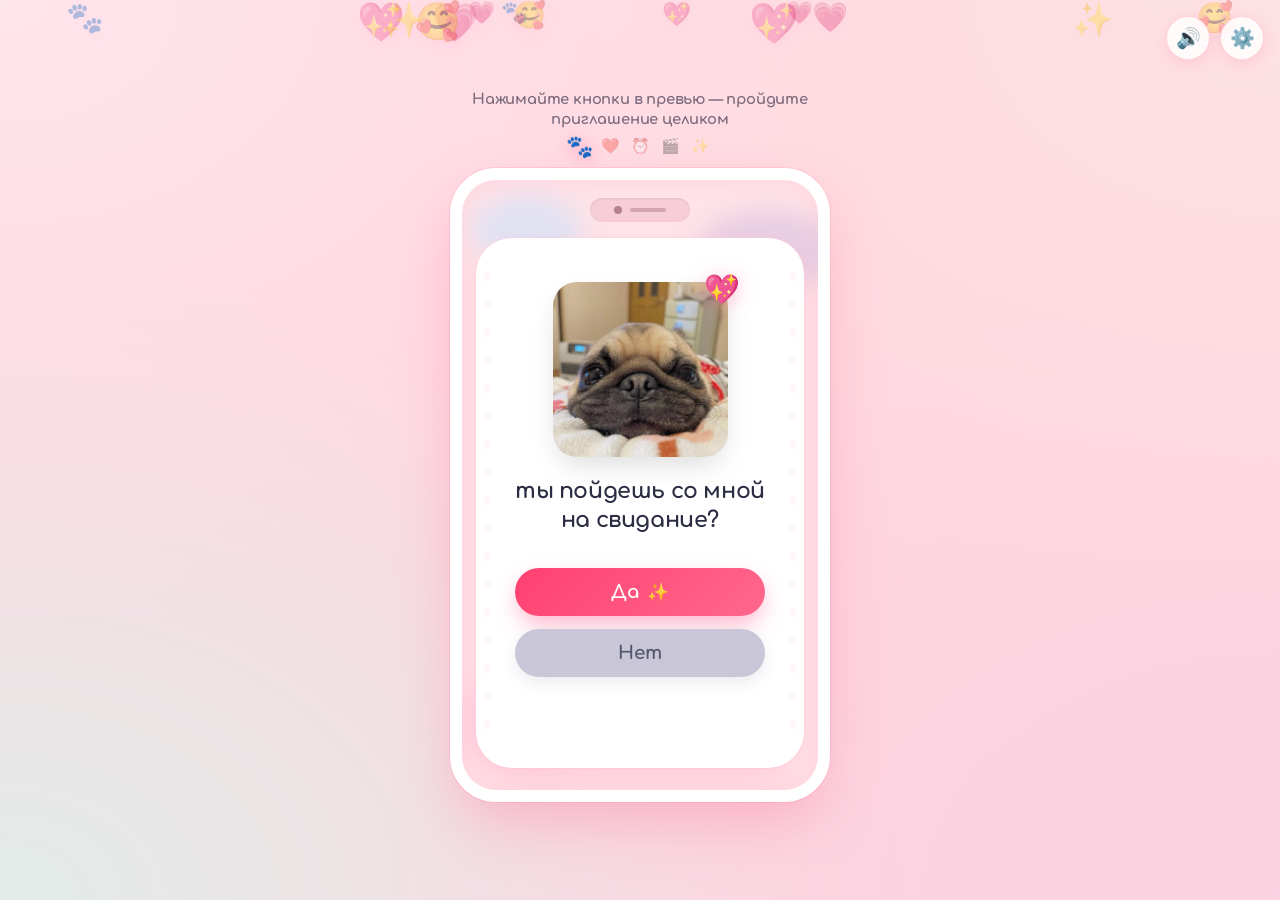
==== date/index.html @ 925facb0 "feat: add date invitation website" ====
<!DOCTYPE html>
<html lang="ru">
<head>
  <meta charset="UTF-8">
  <meta name="viewport" content="width=device-width, initial-scale=1.0, maximum-scale=1.0, user-scalable=no, viewport-fit=cover">
  <title>Приглашение на свидание! 💖</title>
  
  <!-- OpenGraph Meta Tags for Messenger Previews (Telegram, VK, WhatsApp) -->
  <meta property="og:title" content="У тебя одно новое приглашение на свидание! 💌">
  <meta property="og:description" content="Нажми, чтобы открыть самое милое приглашение на свете 🐶">
  <meta property="og:image" content="assets/step1_pug.png">
  <meta property="og:type" content="website">
  <meta name="theme-color" content="#ffe4e6">

  <!-- Cute Google Fonts -->
  <link rel="preconnect" href="https://fonts.googleapis.com">
  <link rel="preconnect" href="https://fonts.gstatic.com" crossorigin>
  <link href="https://fonts.googleapis.com/css2?family=Comfortaa:wght@400;600;700;800&family=Nunito:wght@400;600;700;800;900&family=Caveat:wght@600;700&display=swap" rel="stylesheet">
  
  <link rel="stylesheet" href="style.css">
</head>
<body>
  <!-- Ambient floating particles background -->
  <div class="ambient-bg" id="ambientBg"></div>
  <canvas id="confettiCanvas"></canvas>

  <!-- Top Floating Controls -->
  <div class="top-nav-controls">
    <button class="icon-btn sound-toggle-btn" id="soundToggle" title="Звуки" aria-label="Включить / выключить звук">
      <span class="icon" id="soundIcon">🔊</span>
    </button>
    <button class="icon-btn settings-toggle-btn" id="settingsToggle" title="Настроить текст" aria-label="Настройки">
      <span class="icon">⚙️</span>
    </button>
  </div>

  <!-- Main Container / Phone Mockup -->
  <main class="app-wrapper">
    <!-- Top hint text from screenshots -->
    <header class="top-instruction-bar">
      <p class="instruction-text">Нажимайте кнопки в превью — пройдите приглашение целиком</p>
      <div class="progress-hearts" id="progressHearts">
        <span class="step-dot active" data-step="1">🐾</span>
        <span class="step-dot" data-step="2">❤️</span>
        <span class="step-dot" data-step="3">⏰</span>
        <span class="step-dot" data-step="4">🎬</span>
        <span class="step-dot" data-step="5">✨</span>
      </div>
    </header>

    <!-- Phone Frame -->
    <div class="phone-frame">
      <!-- Dynamic Island / Speaker notch -->
      <div class="phone-notch">
        <div class="camera-lens"></div>
        <div class="speaker-pill"></div>
      </div>

      <!-- Cloud decorations inside phone bezel -->
      <div class="cloud-deco cloud-1"></div>
      <div class="cloud-deco cloud-2"></div>
      <div class="cloud-deco cloud-3"></div>

      <!-- Scalloped Cloud Card Container -->
      <div class="scalloped-card" id="cardContainer">
        
        <!-- ==============================================
             STEP 1: ты пойдешь со мной на свидание?
        =============================================== -->
        <section class="screen-step active" id="step1" data-step-index="1">
          <div class="step-content">
            <div class="image-wrapper cute-tilt-1">
              <img src="assets/step1_pug.png" alt="Милый мопсик смотрит вверх" class="pug-photo" id="imgStep1">
              <div class="floating-sticker heart-sticker-1">💖</div>
            </div>

            <h1 class="headline">ты пойдешь со мной на свидание?</h1>

            <div class="buttons-area step1-buttons" id="step1ButtonsArea">
              <button type="button" class="btn btn-primary btn-glow" id="btnYes1">
                <span class="btn-text">Да</span>
                <span class="btn-sparkle">✨</span>
              </button>
              
              <button type="button" class="btn btn-secondary" id="btnNo1">
                <span class="btn-text" id="btnNo1Text">Нет</span>
              </button>
            </div>
            
            <!-- Funny toast message when 'Нет' is clicked/dodged -->
            <div class="playful-toast" id="noToast"></div>
          </div>
        </section>

        <!-- ==============================================
             STEP 2: подожди, ты действительно сказала да?
        =============================================== -->
        <section class="screen-step" id="step2" data-step-index="2">
          <div class="step-content">
            <div class="image-wrapper pulse-heart-img">
              <img src="assets/step2_pugs.png" alt="Два щенка с сердечками" class="pug-photo" id="imgStep2">
              <div class="floating-sticker heart-sticker-2">💕</div>
              <div class="floating-sticker heart-sticker-3">🥰</div>
            </div>

            <h2 class="headline">подожди, ты действительно сказала да?</h2>
            <p class="subheadline">Конефна конефна да</p>

            <div class="buttons-area">
              <button type="button" class="btn btn-primary btn-glow btn-heartbeat" id="btnYes2">
                <span class="btn-text">Да Да дА</span>
                <span class="btn-sparkle">💖</span>
              </button>
            </div>
          </div>
        </section>

        <!-- ==============================================
             STEP 3: будь готова к этому времени
        =============================================== -->
        <section class="screen-step" id="step3" data-step-index="3">
          <div class="step-content">
            <div class="image-wrapper sweater-dancers">
              <img src="assets/step3_dancers.png" alt="Щенки в свитерках танцуют" class="pug-photo rounded-square" id="imgStep3">
              <div class="floating-sticker heart-sticker-4">💌</div>
            </div>

            <h2 class="headline">будь готова к этому времени</h2>

            <form class="time-form" id="timeForm" onsubmit="event.preventDefault();">
              <div class="form-group">
                <label for="dateInput" class="input-label">Дата</label>
                <div class="input-wrapper">
                  <span class="input-icon">📅</span>
                  <input type="date" id="dateInput" class="form-control" value="2026-11-15">
                </div>
              </div>

              <div class="form-group">
                <label for="timeInput" class="input-label">Время</label>
                <div class="input-wrapper">
                  <span class="input-icon">⏰</span>
                  <input type="time" id="timeInput" class="form-control" value="18:00">
                </div>
              </div>

              <button type="button" class="btn btn-primary btn-glow" id="btnStep3Next">
                <span class="btn-text">Что дальше ❤️</span>
              </button>
            </form>
          </div>
        </section>

        <!-- ==============================================
             STEP 4: чем займёмся?
        =============================================== -->
        <section class="screen-step" id="step4" data-step-index="4">
          <div class="step-content">
            <h2 class="headline">чем займёмся?</h2>
            <p class="subheadline">Ща узнаешь</p>

            <div class="options-grid">
              <!-- Option 1: Right answer! -->
              <div class="option-card card-correct" id="optMovie" data-choice="correct">
                <div class="card-icon-bubble">
                  <span class="card-icon">🎬</span>
                </div>
                <span class="card-title">Вот это</span>
                <span class="card-badge-glow"></span>
              </div>

              <!-- Option 2: Wrong playful -->
              <div class="option-card card-wrong" id="optLock" data-choice="wrong" data-msg="Не-а! За замком только тайна 🔐😉">
                <div class="card-icon-bubble">
                  <span class="card-icon">🔐</span>
                </div>
                <span class="card-title">Не это</span>
              </div>

              <!-- Option 3: Wrong playful -->
              <div class="option-card card-wrong" id="optBasket" data-choice="wrong" data-msg="Пикник класс, но сейчас холодно! 🧺❄️">
                <div class="card-icon-bubble">
                  <span class="card-icon">🧺</span>
                </div>
                <span class="card-title">И не это</span>
              </div>

              <!-- Option 4: Wrong playful -->
              <div class="option-card card-wrong" id="optSparkles" data-choice="wrong" data-msg="Магия будет, но жми 'Вот это'! ✨😆">
                <div class="card-icon-bubble">
                  <span class="card-icon">✨</span>
                </div>
                <span class="card-title">И точно не это</span>
              </div>
            </div>

            <div class="playful-toast" id="step4Toast"></div>
          </div>
        </section>

        <!-- ==============================================
             STEP 5: ми топаем в театррр (Финал!)
        =============================================== -->
        <section class="screen-step" id="step5" data-step-index="5">
          <div class="step-content finale-step">
            
            <!-- Stacked Polaroid Mini Cards -->
            <div class="polaroid-stack">
              <div class="polaroid-card polaroid-left">
                <div class="polaroid-inner">
                  <span class="polaroid-emoji">🍝</span>
                </div>
                <span class="polaroid-tape"></span>
              </div>

              <div class="polaroid-card polaroid-right">
                <div class="polaroid-inner">
                  <span class="polaroid-emoji">🎬</span>
                </div>
                <span class="polaroid-tape"></span>
              </div>
            </div>

            <h2 class="headline finale-title" id="finalVenueTitle">ми топаем в театррр</h2>

            <p class="final-datetime-line" id="finalDatetimeText">
              Будь готова к <span class="highlight-date" id="finalDateFormatted">15 ноября 2026 г.</span> в <span class="highlight-time" id="finalTimeFormatted">18:00</span>, <span id="finalNickname">сучка</span>
            </p>

            <div class="finale-actions">
              <!-- Telegram Confirmation Button -->
              <a href="#" class="btn btn-telegram" id="btnShareTelegram" target="_blank" rel="noopener">
                <span class="btn-icon">✈️</span>
                <span class="btn-text">Сказать «Да» в Telegram</span>
              </a>

              <!-- Google Calendar Button -->
              <a href="#" class="btn btn-calendar" id="btnAddToCalendar" target="_blank" rel="noopener">
                <span class="btn-icon">📅</span>
                <span class="btn-text">Добавить в календарь</span>
              </a>

              <!-- Restart Button -->
              <button type="button" class="btn btn-text-only" id="btnRestart">
                <span>🔄 Пройти ещё раз</span>
              </button>
            </div>
          </div>
        </section>

      </div> <!-- /scalloped-card -->
    </div> <!-- /phone-frame -->
  </main>

  <!-- ==============================================
       SETTINGS DRAWER / MODAL
  =============================================== -->
  <div class="modal-overlay" id="settingsModal">
    <div class="modal-dialog">
      <div class="modal-header">
        <h3 class="modal-title">⚙️ Настройки приглашения</h3>
        <button type="button" class="modal-close-btn" id="modalCloseBtn">&times;</button>
      </div>
      <div class="modal-body">
        <p class="settings-hint">Вы можете изменить текст финала и дату под ваше настоящее свидание:</p>

        <div class="form-group">
          <label for="customVenueInput" class="input-label">Куда идём (заголовок финала):</label>
          <input type="text" id="customVenueInput" class="form-control" value="ми топаем в театррр" placeholder="например: ми топаем в кинооо">
        </div>

        <div class="form-group">
          <label for="customNicknameInput" class="input-label">Обращение в конце:</label>
          <div class="preset-badges">
            <button type="button" class="badge-opt" data-val="сучка">сучка</button>
            <button type="button" class="badge-opt" data-val="любимая">любимая</button>
            <button type="button" class="badge-opt" data-val="красотка">красотка</button>
            <button type="button" class="badge-opt" data-val="принцесса">принцесса</button>
            <button type="button" class="badge-opt" data-val="зайка">зайка</button>
          </div>
          <input type="text" id="customNicknameInput" class="form-control" value="сучка">
        </div>

        <div class="form-group">
          <label for="customTgUsername" class="input-label">Ваш юзернейм в Telegram (необязательно):</label>
          <input type="text" id="customTgUsername" class="form-control" placeholder="например: durov (без @)">
          <small class="field-subtext">Если указать, кнопка в Telegram сразу откроет личный чат с вами!</small>
        </div>

        <button type="button" class="btn btn-primary" id="btnSaveSettings" style="width: 100%; margin-top: 10px;">
          Сохранить настройки ✨
        </button>
      </div>
    </div>
  </div>

  <script src="script.js"></script>
</body>
</html>
---- date/style.css ----
/* ==========================================================================
   DATE INVITATION — SWEET PASTEL & PLAYFUL AESTHETICS
   ========================================================================== */

:root {
  --color-pink-primary: #ff477e;
  --color-pink-secondary: #ff5c8a;
  --color-pink-light: #ff7096;
  --color-pink-soft: #ff85a1;
  --color-pink-subtle: #fbb1bd;
  --color-pink-bg: #ffe4e9;
  --color-cream-bg: #fff0f3;
  --color-card-white: #ffffff;
  --color-btn-gray: #c8c6d7;
  --color-btn-gray-hover: #b8b5cb;
  --color-text-dark: #2b2d42;
  --color-text-muted: #7d8597;
  --color-telegram: #0088cc;
  --color-calendar: #34a853;
  --font-main: 'Comfortaa', 'Nunito', -apple-system, BlinkMacSystemFont, sans-serif;
  --font-body: 'Nunito', sans-serif;
  --font-script: 'Caveat', cursive;
  --shadow-card: 0 18px 45px -10px rgba(255, 92, 138, 0.22), 0 0 0 1px rgba(255, 182, 193, 0.2);
  --shadow-btn: 0 10px 25px -4px rgba(255, 71, 126, 0.45);
  --transition-smooth: all 0.35s cubic-bezier(0.34, 1.56, 0.64, 1);
  --transition-fast: all 0.2s ease;
}

* {
  box-sizing: border-box;
  margin: 0;
  padding: 0;
  -webkit-tap-highlight-color: transparent;
  user-select: none;
}

html, body {
  width: 100%;
  min-height: 100vh;
  overflow-x: hidden;
  background-color: #ffd6df;
  background-image: 
    radial-gradient(at 0% 0%, #ffe5ec 0px, transparent 50%),
    radial-gradient(at 100% 0%, #fde2e4 0px, transparent 50%),
    radial-gradient(at 100% 100%, #fad2e1 0px, transparent 50%),
    radial-gradient(at 0% 100%, #e2ece9 0px, transparent 50%);
  font-family: var(--font-main);
  color: var(--color-text-dark);
  display: flex;
  justify-content: center;
  align-items: center;
  position: relative;
}

/* Confetti Canvas */
#confettiCanvas {
  position: fixed;
  top: 0;
  left: 0;
  width: 100vw;
  height: 100vh;
  pointer-events: none;
  z-index: 1000;
}

/* Ambient Floating Background Hearts */
.ambient-bg {
  position: fixed;
  top: 0;
  left: 0;
  width: 100%;
  height: 100%;
  pointer-events: none;
  overflow: hidden;
  z-index: 0;
}

.floating-heart {
  position: absolute;
  font-size: 1.5rem;
  opacity: 0.35;
  animation: floatUpward 12s linear infinite;
  filter: drop-shadow(0 4px 8px rgba(255, 105, 180, 0.2));
}

@keyframes floatUpward {
  0% {
    transform: translateY(105vh) rotate(0deg) scale(0.8);
    opacity: 0;
  }
  15% {
    opacity: 0.45;
  }
  85% {
    opacity: 0.45;
  }
  100% {
    transform: translateY(-10vh) rotate(360deg) scale(1.2);
    opacity: 0;
  }
}

/* Top Utility Controls */
.top-nav-controls {
  position: fixed;
  top: 16px;
  right: 16px;
  display: flex;
  gap: 10px;
  z-index: 50;
}

.icon-btn {
  width: 44px;
  height: 44px;
  border-radius: 50%;
  background: rgba(255, 255, 255, 0.85);
  backdrop-filter: blur(8px);
  -webkit-backdrop-filter: blur(8px);
  border: 1.5px solid rgba(255, 182, 193, 0.6);
  box-shadow: 0 4px 15px rgba(255, 71, 126, 0.15);
  font-size: 1.25rem;
  display: flex;
  align-items: center;
  justify-content: center;
  cursor: pointer;
  transition: var(--transition-smooth);
}

.icon-btn:hover {
  transform: scale(1.1) rotate(6deg);
  background: #ffffff;
  box-shadow: 0 6px 20px rgba(255, 71, 126, 0.25);
}

.icon-btn:active {
  transform: scale(0.95);
}

/* Main Container & Instruction Bar */
.app-wrapper {
  position: relative;
  z-index: 10;
  width: 100%;
  max-width: 420px;
  padding: 16px 12px 24px;
  display: flex;
  flex-direction: column;
  align-items: center;
}

.top-instruction-bar {
  text-align: center;
  margin-bottom: 12px;
  width: 100%;
}

.instruction-text {
  font-size: 0.92rem;
  font-weight: 700;
  color: #7d6b7d;
  letter-spacing: -0.2px;
  line-height: 1.35;
  margin-bottom: 6px;
}

.progress-hearts {
  display: flex;
  justify-content: center;
  gap: 8px;
  margin-top: 4px;
}

.step-dot {
  font-size: 1.1rem;
  opacity: 0.35;
  transform: scale(0.85);
  transition: var(--transition-smooth);
  cursor: pointer;
}

.step-dot.active {
  opacity: 1;
  transform: scale(1.25);
  filter: drop-shadow(0 2px 6px rgba(255, 71, 126, 0.5));
}

.step-dot.completed {
  opacity: 0.85;
  transform: scale(1);
}

/* ==========================================================================
   PHONE MOCKUP FRAME
   ========================================================================== */

.phone-frame {
  width: 100%;
  max-width: 380px;
  min-height: 620px;
  background: #ffe3e8;
  border: 12px solid #ffffff;
  border-radius: 46px;
  box-shadow: 
    0 25px 60px -10px rgba(255, 92, 138, 0.35),
    0 0 0 1px rgba(255, 182, 193, 0.5),
    inset 0 0 20px rgba(255, 110, 150, 0.12);
  position: relative;
  overflow: hidden;
  display: flex;
  flex-direction: column;
  padding: 18px 14px 22px;
}

/* Notch / Dynamic Island */
.phone-notch {
  width: 100px;
  height: 24px;
  background: #f7ced7;
  border-radius: 20px;
  margin: 0 auto 16px;
  display: flex;
  align-items: center;
  justify-content: center;
  gap: 8px;
  position: relative;
  box-shadow: inset 0 1px 3px rgba(0, 0, 0, 0.08);
}

.camera-lens {
  width: 8px;
  height: 8px;
  background: #b58292;
  border-radius: 50%;
}

.speaker-pill {
  width: 36px;
  height: 4px;
  background: #d4a3b1;
  border-radius: 4px;
}

/* Background Clouds inside phone screen */
.cloud-deco {
  position: absolute;
  border-radius: 50%;
  filter: blur(12px);
  pointer-events: none;
  opacity: 0.45;
  z-index: 1;
}

.cloud-1 {
  width: 110px;
  height: 70px;
  background: #bde0fe;
  top: 15px;
  left: 10px;
}

.cloud-2 {
  width: 140px;
  height: 80px;
  background: #cdb4db;
  top: 30px;
  right: -20px;
}

.cloud-3 {
  width: 160px;
  height: 90px;
  background: #ffc8dd;
  bottom: 20px;
  left: -20px;
}

/* ==========================================================================
   SCALLOPED CLOUD CARD
   ========================================================================== */

.scalloped-card {
  position: relative;
  z-index: 5;
  width: 100%;
  flex: 1;
  background: var(--color-card-white);
  border-radius: 36px;
  padding: 24px 20px 28px;
  box-shadow: 
    0 16px 36px -8px rgba(255, 71, 126, 0.16),
    0 0 0 1px rgba(255, 209, 220, 0.5);
  display: flex;
  flex-direction: column;
  justify-content: center;
  align-items: center;
  text-align: center;
  min-height: 530px;
  overflow: hidden;
}

/* Scalloped decorative side bumps mimicking the cloud stamp in screenshots */
.scalloped-card::before,
.scalloped-card::after {
  content: "";
  position: absolute;
  top: 25px;
  bottom: 25px;
  width: 14px;
  background-image: radial-gradient(circle at center, #ffe3e8 4px, transparent 5px);
  background-size: 14px 28px;
  opacity: 0.25;
  pointer-events: none;
}

.scalloped-card::before { left: 4px; }
.scalloped-card::after { right: 4px; }

/* ==========================================================================
   STEPS CONTAINER & TRANSITIONS
   ========================================================================== */

.screen-step {
  display: none;
  width: 100%;
  animation: fadeInStep 0.45s cubic-bezier(0.34, 1.3, 0.64, 1) forwards;
}

.screen-step.active {
  display: flex;
  flex-direction: column;
  align-items: center;
  justify-content: center;
}

@keyframes fadeInStep {
  from {
    opacity: 0;
    transform: scale(0.92) translateY(14px);
  }
  to {
    opacity: 1;
    transform: scale(1) translateY(0);
  }
}

.step-content {
  width: 100%;
  display: flex;
  flex-direction: column;
  align-items: center;
  position: relative;
}

/* Image wrappers & Stickers */
.image-wrapper {
  position: relative;
  margin-bottom: 20px;
  display: inline-block;
}

.pug-photo {
  width: 175px;
  height: 175px;
  object-fit: cover;
  border-radius: 24px;
  box-shadow: 0 12px 28px -6px rgba(0, 0, 0, 0.15);
  display: block;
  transition: transform 0.4s ease;
}

.pug-photo.rounded-square {
  border-radius: 26px;
}

.cute-tilt-1:hover .pug-photo {
  transform: rotate(-3deg) scale(1.04);
}

.pulse-heart-img .pug-photo {
  animation: softBob 3.5s ease-in-out infinite alternate;
}

.sweater-dancers .pug-photo {
  animation: sweaterWiggle 4s ease-in-out infinite;
}

@keyframes softBob {
  0% { transform: translateY(0) scale(1); }
  100% { transform: translateY(-6px) scale(1.03); }
}

@keyframes sweaterWiggle {
  0%, 100% { transform: rotate(0deg); }
  25% { transform: rotate(2.5deg); }
  75% { transform: rotate(-2.5deg); }
}

.floating-sticker {
  position: absolute;
  font-size: 1.8rem;
  filter: drop-shadow(0 4px 10px rgba(255, 71, 126, 0.35));
  animation: stickerFloat 2.5s ease-in-out infinite alternate;
  pointer-events: none;
}

.heart-sticker-1 { top: -10px; right: -12px; animation-delay: 0.2s; }
.heart-sticker-2 { top: -14px; left: -14px; animation-delay: 0.5s; font-size: 2rem; }
.heart-sticker-3 { bottom: -8px; right: -10px; animation-delay: 0.9s; font-size: 1.6rem; }
.heart-sticker-4 { top: -8px; right: -12px; animation-delay: 0.3s; font-size: 1.8rem; }

@keyframes stickerFloat {
  0% { transform: translateY(0) rotate(-6deg) scale(1); }
  100% { transform: translateY(-7px) rotate(6deg) scale(1.12); }
}

/* Typography */
.headline {
  font-size: 1.38rem;
  font-weight: 800;
  line-height: 1.32;
  color: var(--color-text-dark);
  margin-bottom: 8px;
  letter-spacing: -0.4px;
  padding: 0 8px;
}

.subheadline {
  font-size: 0.96rem;
  font-weight: 600;
  color: var(--color-text-muted);
  margin-bottom: 22px;
}

/* Buttons Area */
.buttons-area {
  width: 100%;
  display: flex;
  flex-direction: column;
  gap: 13px;
  align-items: center;
  margin-top: 14px;
  position: relative;
  min-height: 120px;
  justify-content: center;
}

.step1-buttons {
  position: relative;
  min-height: 130px;
}

/* Button Component */
.btn {
  width: 100%;
  max-width: 250px;
  padding: 14px 24px;
  border-radius: 50px;
  border: none;
  font-family: var(--font-main);
  font-size: 1.15rem;
  font-weight: 700;
  cursor: pointer;
  display: inline-flex;
  align-items: center;
  justify-content: center;
  gap: 8px;
  text-decoration: none;
  position: relative;
  transition: var(--transition-smooth);
}

.btn-primary {
  background: linear-gradient(135deg, #ff4071 0%, #ff688c 100%);
  color: #ffffff;
  box-shadow: var(--shadow-btn);
}

.btn-primary:hover {
  transform: translateY(-2px) scale(1.03);
  box-shadow: 0 14px 30px -4px rgba(255, 64, 113, 0.6);
}

.btn-primary:active {
  transform: translateY(1px) scale(0.97);
}

.btn-sparkle {
  font-size: 1.1rem;
  opacity: 0.9;
}

.btn-secondary {
  background: var(--color-btn-gray);
  color: #555770;
  box-shadow: 0 6px 16px rgba(100, 100, 130, 0.12);
  transition: transform 0.25s cubic-bezier(0.2, 0.8, 0.3, 1.2), background-color 0.2s;
  cursor: pointer;
}

.btn-secondary:hover {
  background: var(--color-btn-gray-hover);
}

.btn-heartbeat {
  animation: heartbeatPulse 1.8s ease-in-out infinite;
}

@keyframes heartbeatPulse {
  0% { transform: scale(1); box-shadow: var(--shadow-btn); }
  14% { transform: scale(1.06); box-shadow: 0 14px 32px -2px rgba(255, 64, 113, 0.65); }
  28% { transform: scale(1); box-shadow: var(--shadow-btn); }
  42% { transform: scale(1.06); box-shadow: 0 14px 32px -2px rgba(255, 64, 113, 0.65); }
  70% { transform: scale(1); box-shadow: var(--shadow-btn); }
}

/* Playful Toast for dodging 'Нет' or wrong choices */
.playful-toast {
  min-height: 24px;
  font-size: 0.88rem;
  font-weight: 700;
  color: #ff3366;
  margin-top: 8px;
  transition: opacity 0.3s ease;
  opacity: 0;
  pointer-events: none;
}

.playful-toast.show {
  opacity: 1;
  animation: shakeToast 0.4s ease;
}

@keyframes shakeToast {
  0%, 100% { transform: translateX(0); }
  20%, 60% { transform: translateX(-6px); }
  40%, 80% { transform: translateX(6px); }
}

/* ==========================================================================
   STEP 3: FORM CONTROLS (DATE & TIME)
   ========================================================================== */

.time-form {
  width: 100%;
  max-width: 250px;
  display: flex;
  flex-direction: column;
  gap: 12px;
  margin-top: 6px;
}

.form-group {
  text-align: left;
  display: flex;
  flex-direction: column;
  gap: 5px;
}

.input-label {
  font-size: 0.88rem;
  font-weight: 700;
  color: #6c757d;
  margin-left: 6px;
}

.input-wrapper {
  position: relative;
  display: flex;
  align-items: center;
}

.input-icon {
  position: absolute;
  left: 14px;
  font-size: 1.1rem;
  pointer-events: none;
  z-index: 2;
}

.form-control {
  width: 100%;
  padding: 12px 14px 12px 42px;
  border-radius: 18px;
  border: 2px solid #ffd1dc;
  background: #fffafa;
  font-family: var(--font-body);
  font-size: 1rem;
  font-weight: 700;
  color: var(--color-text-dark);
  outline: none;
  transition: var(--transition-fast);
}

.form-control:focus {
  border-color: var(--color-pink-primary);
  background: #ffffff;
  box-shadow: 0 0 0 4px rgba(255, 71, 126, 0.15);
}

/* ==========================================================================
   STEP 4: 2x2 OPTIONS GRID
   ========================================================================== */

.options-grid {
  display: grid;
  grid-template-columns: 1fr 1fr;
  gap: 14px;
  width: 100%;
  max-width: 270px;
  margin: 10px 0 14px;
}

.option-card {
  background: #ffffff;
  border: 2.5px solid #ffe2e8;
  border-radius: 22px;
  padding: 18px 10px 14px;
  display: flex;
  flex-direction: column;
  align-items: center;
  gap: 8px;
  cursor: pointer;
  position: relative;
  box-shadow: 0 6px 18px rgba(255, 130, 160, 0.08);
  transition: var(--transition-smooth);
}

.option-card:hover {
  transform: translateY(-4px) scale(1.04);
  border-color: #ffb3c6;
  box-shadow: 0 10px 24px rgba(255, 71, 126, 0.18);
}

.option-card:active {
  transform: scale(0.96);
}

.card-icon-bubble {
  width: 52px;
  height: 52px;
  background: #fff0f5;
  border-radius: 16px;
  display: flex;
  align-items: center;
  justify-content: center;
}

.card-icon {
  font-size: 2rem;
  display: block;
}

.card-title {
  font-size: 0.95rem;
  font-weight: 700;
  color: #434558;
}

/* Correct card pulse */
.card-correct:hover {
  border-color: var(--color-pink-primary);
}

.card-wrong.shake {
  animation: shakeWrong 0.5s cubic-bezier(0.36, 0.07, 0.19, 0.97) both;
  border-color: #ff4d6d;
  background: #fff5f5;
}

@keyframes shakeWrong {
  10%, 90% { transform: translate3d(-2px, 0, 0); }
  20%, 80% { transform: translate3d(4px, 0, 0); }
  30%, 50%, 70% { transform: translate3d(-6px, 0, 0); }
  40%, 60% { transform: translate3d(6px, 0, 0); }
}

/* ==========================================================================
   STEP 5: FINALE & POLAROIDS
   ========================================================================== */

.finale-step {
  padding-top: 10px;
}

.polaroid-stack {
  position: relative;
  width: 170px;
  height: 120px;
  margin-bottom: 22px;
  display: flex;
  align-items: center;
  justify-content: center;
}

.polaroid-card {
  position: absolute;
  width: 92px;
  height: 104px;
  background: #ffffff;
  border-radius: 12px;
  padding: 8px 8px 18px 8px;
  box-shadow: 0 10px 24px -4px rgba(0, 0, 0, 0.14), 0 0 0 1px rgba(0,0,0,0.04);
  display: flex;
  flex-direction: column;
  align-items: center;
  transition: transform 0.4s cubic-bezier(0.34, 1.56, 0.64, 1);
}

.polaroid-left {
  left: 8px;
  transform: rotate(-10deg);
  animation: floatPolaroidLeft 4s ease-in-out infinite alternate;
  z-index: 2;
}

.polaroid-right {
  right: 8px;
  transform: rotate(11deg);
  animation: floatPolaroidRight 4s ease-in-out infinite alternate 0.4s;
  z-index: 1;
}

@keyframes floatPolaroidLeft {
  0% { transform: rotate(-10deg) translateY(0); }
  100% { transform: rotate(-7deg) translateY(-6px); }
}

@keyframes floatPolaroidRight {
  0% { transform: rotate(11deg) translateY(0); }
  100% { transform: rotate(14deg) translateY(-5px); }
}

.polaroid-stack:hover .polaroid-left {
  transform: rotate(-18deg) translate(-10px, -4px) scale(1.08);
}

.polaroid-stack:hover .polaroid-right {
  transform: rotate(20deg) translate(10px, -4px) scale(1.08);
}

.polaroid-inner {
  width: 100%;
  height: 68px;
  background: #fff2f5;
  border-radius: 8px;
  display: flex;
  align-items: center;
  justify-content: center;
}

.polaroid-emoji {
  font-size: 2.4rem;
}

.polaroid-tape {
  position: absolute;
  top: -8px;
  left: 50%;
  transform: translateX(-50%);
  width: 32px;
  height: 14px;
  background: rgba(255, 230, 235, 0.85);
  border-radius: 2px;
  box-shadow: 0 1px 3px rgba(0,0,0,0.08);
}

.finale-title {
  font-size: 1.48rem;
  font-weight: 800;
  margin-bottom: 12px;
}

.final-datetime-line {
  font-size: 0.96rem;
  font-weight: 600;
  line-height: 1.45;
  color: #606478;
  margin-bottom: 22px;
  max-width: 270px;
}

.highlight-date,
.highlight-time {
  color: var(--color-pink-primary);
  font-weight: 800;
}

.finale-actions {
  width: 100%;
  display: flex;
  flex-direction: column;
  gap: 11px;
  align-items: center;
}

.btn-telegram {
  background: linear-gradient(135deg, #0088cc 0%, #29b6f6 100%);
  color: #ffffff;
  box-shadow: 0 10px 24px -4px rgba(0, 136, 204, 0.4);
}

.btn-telegram:hover {
  transform: translateY(-2px) scale(1.03);
  box-shadow: 0 14px 28px -4px rgba(0, 136, 204, 0.55);
}

.btn-calendar {
  background: #ffffff;
  color: #2b2d42;
  border: 2px solid #e2e8f0;
  box-shadow: 0 4px 14px rgba(0, 0, 0, 0.05);
}

.btn-calendar:hover {
  background: #f8fafc;
  border-color: #cbd5e1;
  transform: translateY(-2px) scale(1.02);
}

.btn-text-only {
  background: transparent;
  color: #8d99ae;
  font-size: 0.95rem;
  font-weight: 600;
  padding: 8px 16px;
  box-shadow: none;
}

.btn-text-only:hover {
  color: var(--color-pink-primary);
  background: rgba(255, 71, 126, 0.08);
}

/* ==========================================================================
   MODAL / SETTINGS DRAWER
   ========================================================================== */

.modal-overlay {
  position: fixed;
  top: 0;
  left: 0;
  width: 100vw;
  height: 100vh;
  background: rgba(43, 45, 66, 0.45);
  backdrop-filter: blur(8px);
  -webkit-backdrop-filter: blur(8px);
  display: flex;
  align-items: center;
  justify-content: center;
  z-index: 2000;
  opacity: 0;
  pointer-events: none;
  transition: opacity 0.3s ease;
  padding: 16px;
}

.modal-overlay.open {
  opacity: 1;
  pointer-events: auto;
}

.modal-dialog {
  background: #ffffff;
  width: 100%;
  max-width: 380px;
  border-radius: 32px;
  padding: 24px 22px;
  box-shadow: 0 25px 60px -15px rgba(0, 0, 0, 0.25);
  transform: scale(0.9) translateY(20px);
  transition: transform 0.35s cubic-bezier(0.34, 1.56, 0.64, 1);
}

.modal-overlay.open .modal-dialog {
  transform: scale(1) translateY(0);
}

.modal-header {
  display: flex;
  align-items: center;
  justify-content: space-between;
  margin-bottom: 14px;
}

.modal-title {
  font-size: 1.15rem;
  font-weight: 800;
  color: var(--color-text-dark);
}

.modal-close-btn {
  background: none;
  border: none;
  font-size: 1.8rem;
  color: #8d99ae;
  cursor: pointer;
  line-height: 1;
  padding: 4px;
}

.modal-close-btn:hover {
  color: var(--color-pink-primary);
}

.settings-hint {
  font-size: 0.86rem;
  color: var(--color-text-muted);
  line-height: 1.4;
  margin-bottom: 16px;
}

.preset-badges {
  display: flex;
  flex-wrap: wrap;
  gap: 6px;
  margin-bottom: 8px;
}

.badge-opt {
  background: #fff0f5;
  border: 1.5px solid #ffccd5;
  border-radius: 12px;
  padding: 4px 10px;
  font-size: 0.82rem;
  font-weight: 700;
  color: var(--color-pink-primary);
  cursor: pointer;
  transition: var(--transition-fast);
}

.badge-opt:hover,
.badge-opt.active {
  background: var(--color-pink-primary);
  color: #ffffff;
  border-color: var(--color-pink-primary);
}

.field-subtext {
  font-size: 0.78rem;
  color: #94a3b8;
  margin-top: 3px;
  display: block;
}

/* ==========================================================================
   RESPONSIVENESS (MOBILE FRIENDLY)
   ========================================================================== */

@media (max-width: 480px) {
  body {
    padding: 0;
    align-items: flex-start;
  }

  .app-wrapper {
    padding: 10px 8px 20px;
  }

  .phone-frame {
    border-width: 8px;
    border-radius: 38px;
    min-height: 590px;
    padding: 14px 10px 18px;
  }

  .scalloped-card {
    border-radius: 30px;
    padding: 20px 14px 24px;
    min-height: 500px;
  }

  .pug-photo {
    width: 155px;
    height: 155px;
  }

  .headline {
    font-size: 1.25rem;
  }

  .btn {
    padding: 13px 20px;
    font-size: 1.08rem;
  }
}
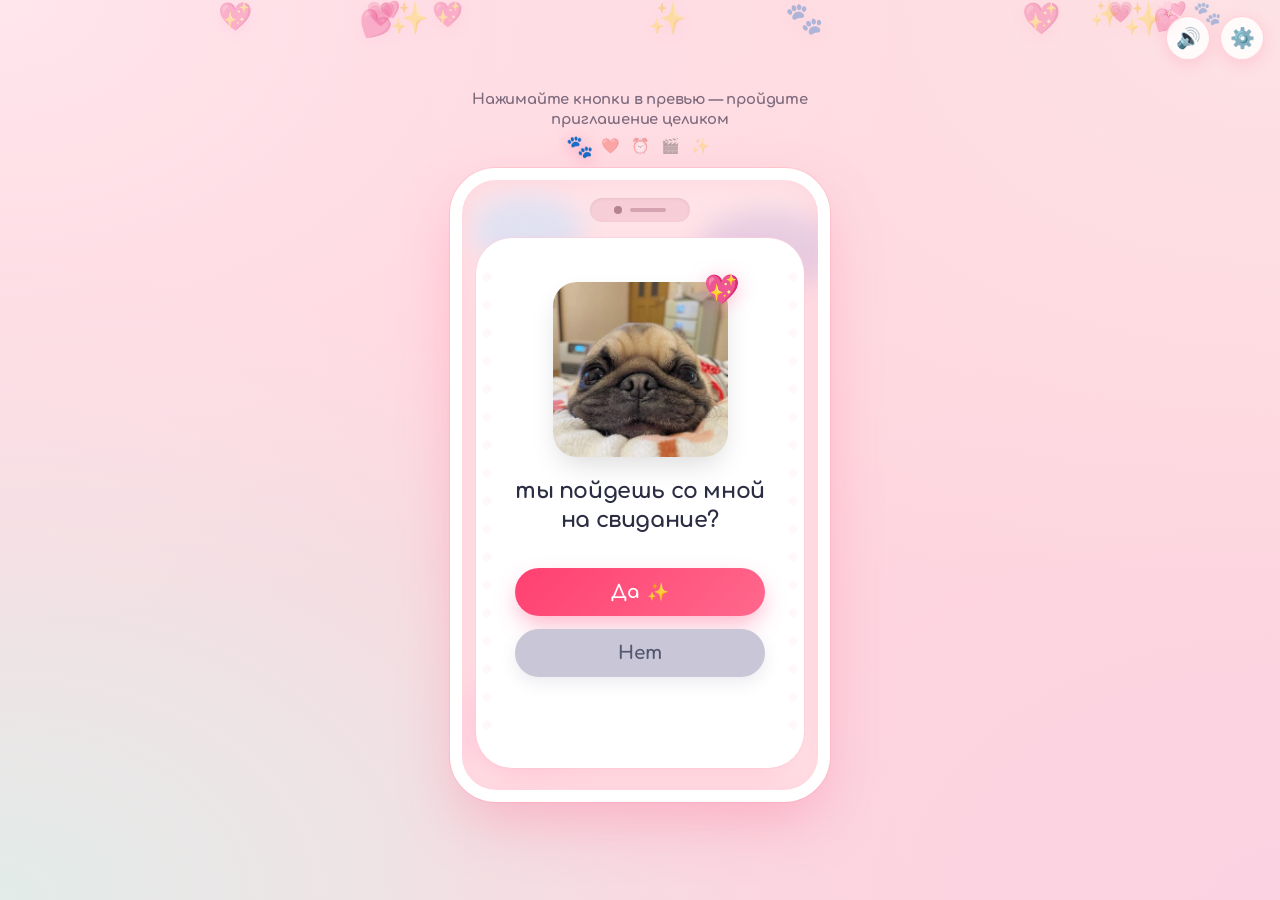
==== commit 16fdf5a3: "fix: replace profanity with sweet nickname" ====
--- a/date/index.html
+++ b/date/index.html
@@ -224,7 +224,7 @@
             <h2 class="headline finale-title" id="finalVenueTitle">ми топаем в театррр</h2>
 
             <p class="final-datetime-line" id="finalDatetimeText">
-              Будь готова к <span class="highlight-date" id="finalDateFormatted">15 ноября 2026 г.</span> в <span class="highlight-time" id="finalTimeFormatted">18:00</span>, <span id="finalNickname">сучка</span>
+              Будь готова к <span class="highlight-date" id="finalDateFormatted">15 ноября 2026 г.</span> в <span class="highlight-time" id="finalTimeFormatted">18:00</span>, <span id="finalNickname">красотка</span> ❤️
             </p>
 
             <div class="finale-actions">
@@ -272,13 +272,13 @@
         <div class="form-group">
           <label for="customNicknameInput" class="input-label">Обращение в конце:</label>
           <div class="preset-badges">
-            <button type="button" class="badge-opt" data-val="сучка">сучка</button>
+            <button type="button" class="badge-opt active" data-val="красотка">красотка</button>
             <button type="button" class="badge-opt" data-val="любимая">любимая</button>
-            <button type="button" class="badge-opt" data-val="красотка">красотка</button>
             <button type="button" class="badge-opt" data-val="принцесса">принцесса</button>
             <button type="button" class="badge-opt" data-val="зайка">зайка</button>
-          </div>
-          <input type="text" id="customNicknameInput" class="form-control" value="сучка">
+            <button type="button" class="badge-opt" data-val="солнышко">солнышко</button>
+          </div>
+          <input type="text" id="customNicknameInput" class="form-control" value="красотка">
         </div>
 
         <div class="form-group">
